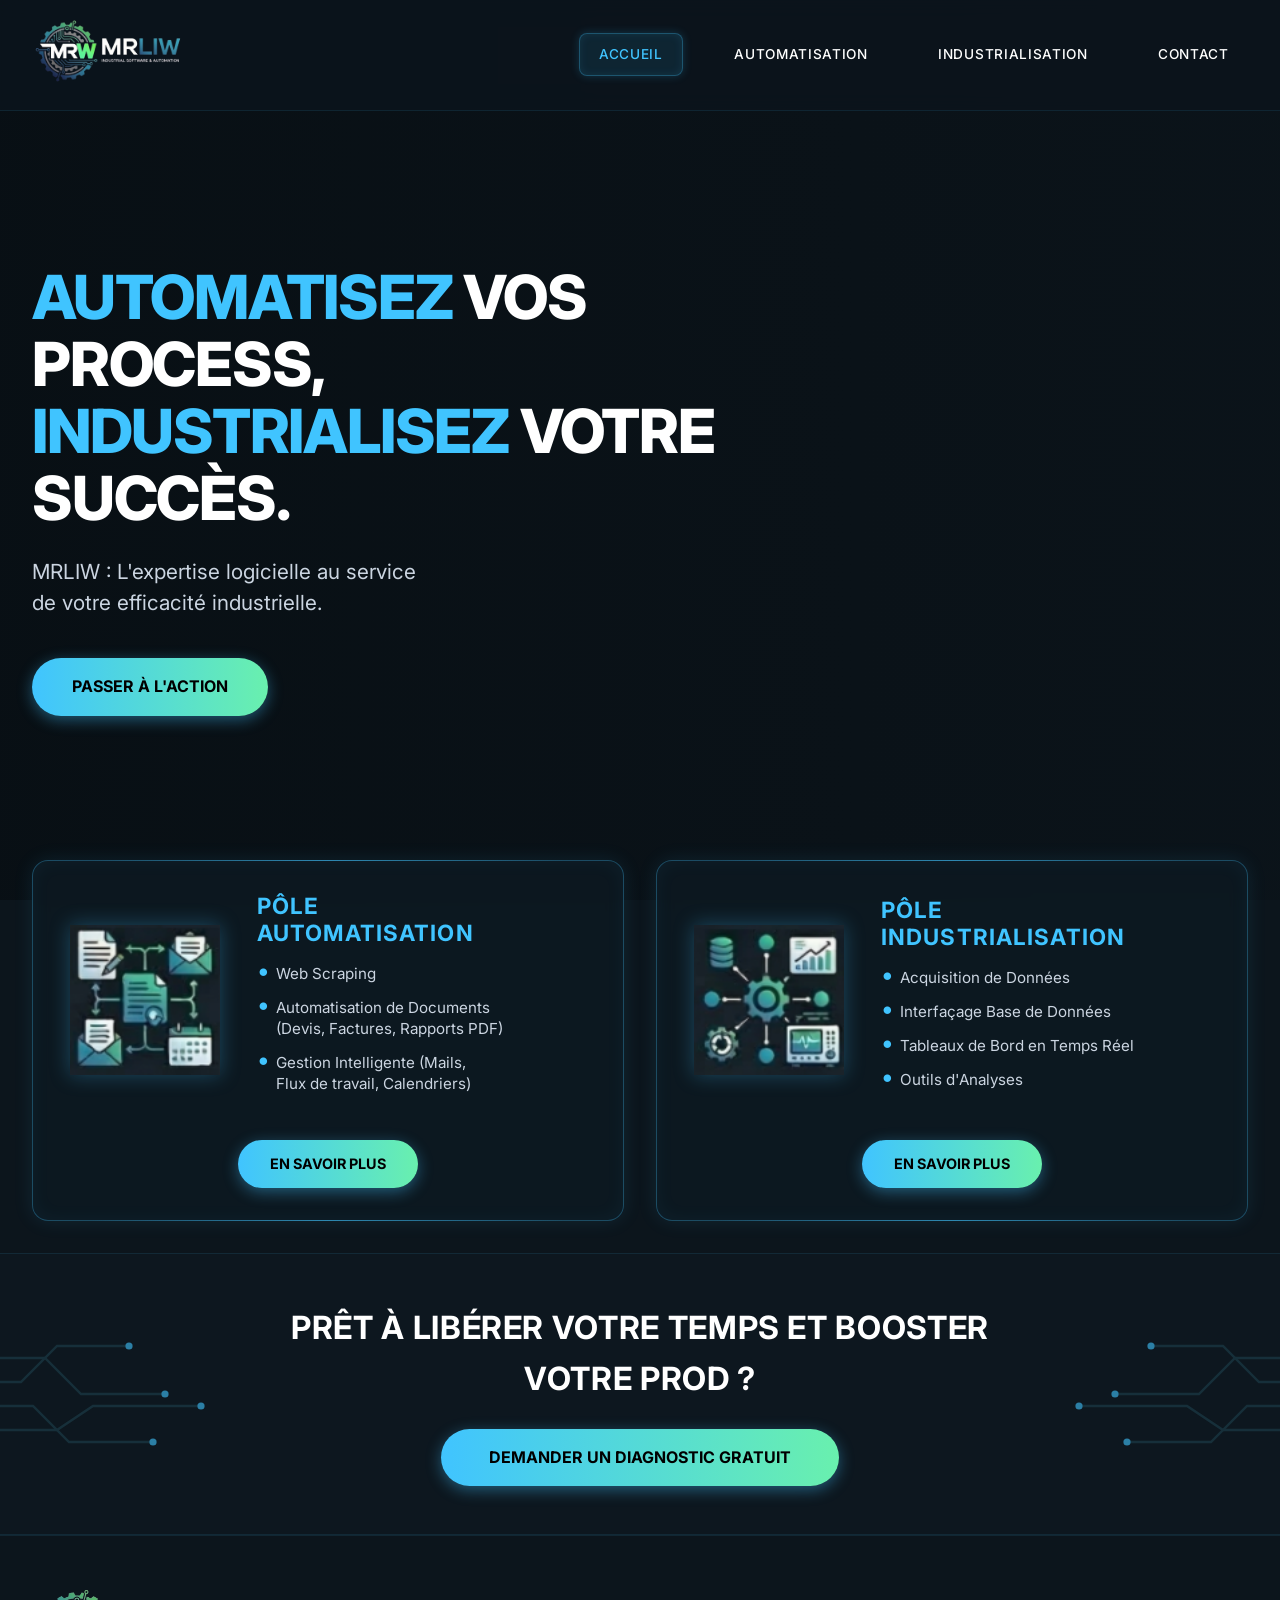
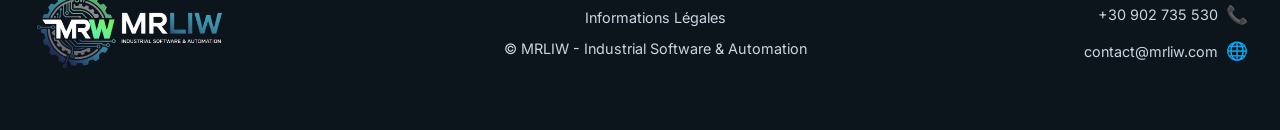
==== index.html @ 6b5a251c "footer list can be use on phone" ====
<!DOCTYPE html>
<html lang="fr" class="scroll-smooth">

<head>
    <meta charset="UTF-8">
    <meta name="viewport" content="width=device-width, initial-scale=1.0">
    <meta name="description" content="MRLIW - L'expertise logicielle au service de votre efficacité industrielle.">
    <title>MRLIW | Automatisation & Industrialisation</title>

    <!-- Google Fonts -->
    <link rel="preconnect" href="https://fonts.googleapis.com">
    <link rel="preconnect" href="https://fonts.gstatic.com" crossorigin>
    <link href="https://fonts.googleapis.com/css2?family=Inter:wght@400;500;600;700;800&display=swap" rel="stylesheet">

    <!-- Custom CSS -->
    <link rel="stylesheet" href="css/style.css">

    <!-- Umami Analytics -->
    <script defer src="https://stats.mrliw.fr/script.js"
        data-website-id="c07e1c42-2e2d-43bd-b1d2-3c88c7990dd4"></script>
</head>

<body>

    <!-- Header / Navbar -->
    <header class="navbar">
        <div class="container navbar-container">
            <a href="#accueil" class="logo-link" aria-label="Accueil MRLIW">
                <img src="img/logo_mrliw.png" alt="MRLIW Logo" class="logo-img">
            </a>

            <nav class="nav-links">
                <a href="#accueil" class="nav-item active" data-umami-event="Clic Navbar Accueil">ACCUEIL</a>
                <a href="#poles" class="nav-item" data-umami-event="Clic Navbar Automatisation">AUTOMATISATION</a>
                <a href="#poles" class="nav-item" data-umami-event="Clic Navbar Industrialisation">INDUSTRIALISATION</a>
                <a href="template/contact.html" class="nav-item" data-umami-event="Clic Navbar Contact">CONTACT</a>
            </nav>

            <!-- Mobile Menu Button -->
            <div class="mobile-menu-btn" aria-label="Menu principal">
                <span></span>
                <span></span>
                <span></span>
            </div>
        </div>
    </header>

    <!-- Main Content -->
    <main>

        <!-- Hero Section -->
        <section id="accueil" class="hero">
            <!-- Decorative circuit lines (optional subtle CSS background could go here) -->
            <div class="hero-overlay"></div>
            <div class="container hero-content">
                <div class="hero-text-wrapper">
                    <h1 class="hero-title">
                        <span class="text-cyan">AUTOMATISEZ</span> VOS PROCESS,<br>
                        <span class="text-cyan">INDUSTRIALISEZ</span> VOTRE SUCCÈS.
                    </h1>
                    <p class="hero-subtitle">
                        MRLIW : L'expertise logicielle au service<br>de votre efficacité industrielle.
                    </p>
                    <a href="template/contact.html" class="btn btn-gradient cta-btn"
                        data-umami-event="Clic CTA Passer a l action (Hero)">
                        PASSER À L'ACTION
                    </a>
                </div>
            </div>
        </section>

        <!-- Pôles Section -->
        <section id="poles" class="poles-section">
            <div class="container">
                <div class="poles-grid">

                    <!-- Carte: Pôle Automatisation -->
                    <article class="pole-card">
                        <div class="pole-card-inner">
                            <div class="pole-image-wrapper">
                                <img src="img/pole_auto.png" alt="Illustration du Pôle Automatisation" class="pole-img">
                            </div>
                            <div class="pole-content">
                                <h3 class="pole-title text-cyan">
                                    PÔLE<br>AUTOMATISATION
                                </h3>
                                <ul class="pole-list">
                                    <li>Web Scraping</li>
                                    <li>Automatisation de Documents<br>(Devis, Factures, Rapports PDF)</li>
                                    <li>Gestion Intelligente (Mails,<br>Flux de travail, Calendriers)</li>
                                </ul>
                            </div>
                        </div>
                        <div class="pole-footer">
                            <a href="template/contact.html" class="btn btn-gradient-small"
                                data-umami-event="Clic Savoir Plus Automatisation">EN SAVOIR PLUS</a>
                        </div>
                    </article>

                    <!-- Carte: Pôle Industrialisation -->
                    <article class="pole-card">
                        <div class="pole-card-inner">
                            <div class="pole-image-wrapper">
                                <img src="img/pole_indus.png" alt="Illustration du Pôle Industrialisation"
                                    class="pole-img">
                            </div>
                            <div class="pole-content">
                                <h3 class="pole-title text-cyan">
                                    PÔLE<br>INDUSTRIALISATION
                                </h3>
                                <ul class="pole-list">
                                    <li>Acquisition de Données</li>
                                    <li>Interfaçage Base de Données</li>
                                    <li>Tableaux de Bord en Temps Réel</li>
                                    <li>Outils d'Analyses</li>
                                </ul>
                            </div>
                        </div>
                        <div class="pole-footer">
                            <a href="template/contact.html" class="btn btn-gradient-small"
                                data-umami-event="Clic Savoir Plus Industrialisation">EN SAVOIR PLUS</a>
                        </div>
                    </article>

                </div>
            </div>
        </section>

    </main>

    <!-- CTA Banner Section -->
    <section class="cta-banner">
        <!-- SVG lines left -->
        <div class="circuit-decoration circuit-left">
            <svg viewBox="0 0 200 100" fill="none" xmlns="http://www.w3.org/2000/svg">
                <path d="M0 20 H50 L80 50 H150" stroke="#1d404c" stroke-width="2" />
                <circle cx="150" cy="50" r="3" fill="#40c4ff" />
                <path d="M0 40 H30 L60 10 H120" stroke="#1d404c" stroke-width="2" />
                <circle cx="120" cy="10" r="3" fill="#40c4ff" />
                <path d="M0 60 H40 L70 90 H140" stroke="#1d404c" stroke-width="2" />
                <circle cx="140" cy="90" r="3" fill="#40c4ff" />
                <path d="M0 80 H60 L90 60 H180" stroke="#1d404c" stroke-width="2" />
                <circle cx="180" cy="60" r="3" fill="#40c4ff" />
            </svg>
        </div>

        <div class="cta-content">
            <h2 class="cta-heading">PRÊT À LIBÉRER VOTRE TEMPS ET BOOSTER VOTRE PROD ?</h2>
            <a href="template/contact.html" class="btn btn-gradient cta-button"
                data-umami-event="Clic CTA Diagnostic Gratuit (Pre Footer)">
                DEMANDER UN DIAGNOSTIC GRATUIT
            </a>
        </div>

        <!-- SVG lines right -->
        <div class="circuit-decoration circuit-right">
            <svg viewBox="0 0 200 100" fill="none" xmlns="http://www.w3.org/2000/svg">
                <path d="M200 20 H150 L120 50 H50" stroke="#1d404c" stroke-width="2" />
                <circle cx="50" cy="50" r="3" fill="#40c4ff" />
                <path d="M200 40 H170 L140 10 H80" stroke="#1d404c" stroke-width="2" />
                <circle cx="80" cy="10" r="3" fill="#40c4ff" />
                <path d="M200 60 H160 L130 90 H60" stroke="#1d404c" stroke-width="2" />
                <circle cx="60" cy="90" r="3" fill="#40c4ff" />
                <path d="M200 80 H140 L110 60 H20" stroke="#1d404c" stroke-width="2" />
                <circle cx="20" cy="60" r="3" fill="#40c4ff" />
            </svg>
        </div>
    </section>

    <!-- Footer -->
    <footer id="contact" class="footer">
        <div class="container footer-container">
            <div class="footer-logo">
                <img src="img/logo_mrliw.png" alt="MRLIW Logo" class="logo-img-small">
            </div>

            <div class="footer-copyright">
                <p><a href="template/infos_legales.html" class="legal-link">Informations Légales</a></p>
                <p>&copy; MRLIW - Industrial Software & Automation</p>
            </div>

            <div class="footer-contact">
                <div class="contact-item">
                    <span>+30 902 735 530</span>
                    <span class="icon">📞</span>
                </div>
                <div class="contact-item">
                    <span>contact@mrliw.com</span>
                    <span class="icon">🌐</span>
                </div>
            </div>
        </div>
    </footer>

    <!-- Custom JS -->
    <script src="js/main.js"></script>
</body>

</html>
---- css/style.css ----
/* =========================================================================
   MRLIW - Stylesheet (Mise à jour Maquette)
   ========================================================================= */

:root {
    --bg-main: #0c151c;
    /* Bleu très sombre / noir */
    --bg-card: rgba(14, 25, 34, 0.85);
    /* Fond des cartes légèrement transparent */

    --text-main: #ffffff;
    --text-muted: #cbd5e1;

    /* Nouvelles couleurs de la maquette */
    --cyan: #40c4ff;
    --cyan-hover: #00b0ff;
    --gradient-start: #40c4ff;
    --gradient-end: #69f0ae;
    /* Vert menthe clair pour le dégradé du bouton */

    /* Glows */
    --glow-cyan: rgba(64, 196, 255, 0.4);

    --font-sans: 'Inter', system-ui, -apple-system, sans-serif;
    --transition-speed: 0.3s;
}

* {
    margin: 0;
    padding: 0;
    box-sizing: border-box;
}

html {
    scroll-behavior: smooth;
}

body {
    background-color: var(--bg-main);
    color: var(--text-main);
    font-family: var(--font-sans);
    line-height: 1.6;
    overflow-x: hidden;
    -webkit-font-smoothing: antialiased;
}

.container {
    width: 100%;
    max-width: 1400px;
    margin: 0 auto;
    padding: 0 2rem;
}

.text-cyan {
    color: var(--cyan);
}

/* --- Boutons --- */
.btn {
    display: inline-block;
    border-radius: 9999px;
    font-weight: 700;
    text-decoration: none;
    text-transform: uppercase;
    transition: all var(--transition-speed) ease;
    cursor: pointer;
    text-align: center;
    color: #000;
    /* Texte noir sur bouton clair */
    border: none;
}

.btn-gradient {
    background: linear-gradient(90deg, var(--gradient-start), var(--gradient-end));
    padding: 1rem 2.5rem;
    font-size: 1rem;
    box-shadow: 0 4px 15px var(--glow-cyan);
}

.btn-gradient:hover {
    box-shadow: 0 6px 25px var(--glow-cyan);
    transform: translateY(-2px);
    filter: brightness(1.1);
}

.btn-gradient-small {
    background: linear-gradient(90deg, var(--gradient-start), var(--gradient-end));
    padding: 0.8rem 2rem;
    font-size: 0.9rem;
    box-shadow: 0 4px 15px var(--glow-cyan);
}

.btn-gradient-small:hover {
    box-shadow: 0 6px 20px var(--glow-cyan);
    transform: translateY(-2px);
    filter: brightness(1.1);
}

/* --- Navbar --- */
.navbar {
    position: fixed;
    top: 0;
    width: 100%;
    z-index: 100;
    background: rgba(12, 21, 28, 0.9);
    backdrop-filter: blur(10px);
    -webkit-backdrop-filter: blur(10px);
    border-bottom: 1px solid rgba(64, 196, 255, 0.1);
    padding: 1rem 0;
}

.navbar-container {
    display: flex;
    justify-content: space-between;
    align-items: center;
}

.logo-img {
    height: 70px;
    width: auto;
}

.nav-links {
    display: none;
    gap: 2rem;
    align-items: center;
}

@media (min-width: 900px) {
    .nav-links {
        display: flex;
    }
}

.nav-item {
    color: var(--text-main);
    text-decoration: none;
    font-size: 0.85rem;
    text-transform: uppercase;
    letter-spacing: 0.05em;
    font-weight: 500;
    padding: 0.6rem 1.2rem;
    border-radius: 8px;
    transition: all var(--transition-speed) ease;
}

.nav-item:hover {
    color: var(--cyan);
}

.nav-item.active {
    background: rgba(64, 196, 255, 0.1);
    border: 1px solid rgba(64, 196, 255, 0.3);
    color: var(--cyan);
    box-shadow: inset 0 0 10px rgba(64, 196, 255, 0.1), 0 0 10px rgba(64, 196, 255, 0.2);
}

.mobile-menu-btn {
    display: flex;
    flex-direction: column;
    gap: 5px;
    cursor: pointer;
    z-index: 100;
}

.mobile-menu-btn span {
    width: 25px;
    height: 2px;
    background-color: var(--text-main);
    transition: all 0.3s ease;
}

/* Menu Mobile fermÃ© par dÃ©faut sur petit Ã©cran */
@media (max-width: 899px) {
    .nav-links {
        position: fixed;
        top: 0;
        right: -100%;
        width: 80%;
        max-width: 300px;
        height: 100vh;
        background-color: rgba(12, 21, 28, 0.98);
        backdrop-filter: blur(15px);
        -webkit-backdrop-filter: blur(15px);
        display: flex;
        flex-direction: column;
        justify-content: center;
        align-items: center;
        transition: right 0.4s ease;
        border-left: 1px solid rgba(64, 196, 255, 0.2);
        box-shadow: -5px 0 20px rgba(0, 0, 0, 0.5);
    }

    .nav-links.nav-active {
        right: 0;
    }

    /* Animation de la croix pour le bouton menu */
    .mobile-menu-btn.toggle span:nth-child(1) {
        transform: rotate(-45deg) translate(-5px, 5px);
    }

    .mobile-menu-btn.toggle span:nth-child(2) {
        opacity: 0;
    }

    .mobile-menu-btn.toggle span:nth-child(3) {
        transform: rotate(45deg) translate(-5px, -5px);
    }
}

@media (min-width: 900px) {
    .mobile-menu-btn {
        display: none;
    }
}

/* --- Hero Section --- */
.hero {
    position: relative;
    min-height: 100vh;
    display: flex;
    align-items: center;
    padding-top: 80px;
    background-image: url('../img/bureau.png');
    background-size: cover;
    background-position: center;
}

.hero-overlay {
    position: absolute;
    top: 0;
    left: 0;
    width: 100%;
    height: 100%;
    /* Dégradé subtil pour assombrir et faire ressortir le texte */
    background: linear-gradient(to right, rgba(8, 15, 20, 0.95) 0%, rgba(8, 15, 20, 0.6) 50%, rgba(8, 15, 20, 0.3) 100%);
    z-index: 1;
}

.hero-content {
    position: relative;
    z-index: 2;
    display: flex;
    justify-content: flex-start;
    /* Aligné à gauche */
}

.hero-text-wrapper {
    max-width: 700px;
}

.hero-title {
    font-size: 2.5rem;
    font-weight: 800;
    line-height: 1.1;
    margin-bottom: 1.5rem;
    color: #ffffff;
    letter-spacing: -0.02em;
}

@media (min-width: 768px) {
    .hero-title {
        font-size: 3.8rem;
    }
}

.hero-subtitle {
    font-size: 1.1rem;
    color: var(--text-muted);
    margin-bottom: 2.5rem;
    line-height: 1.5;
}

@media (min-width: 768px) {
    .hero-subtitle {
        font-size: 1.3rem;
    }
}

/* --- Section Pôles --- */
.poles-section {
    position: relative;
    z-index: 10;
    margin-top: -40px;
    /* Remonte légèrement sans cacher le bouton */
    padding-bottom: 2rem;
    /* Réduit l'espace avec la section suivante */
}

.poles-grid {
    display: grid;
    grid-template-columns: 1fr;
    gap: 2rem;
}

@media (min-width: 1024px) {
    .poles-grid {
        grid-template-columns: 1fr 1fr;
    }
}

.pole-card {
    background-color: var(--bg-card);
    border: 1px solid rgba(64, 196, 255, 0.3);
    border-radius: 16px;
    padding: 2rem;
    position: relative;
    backdrop-filter: blur(10px);
    -webkit-backdrop-filter: blur(10px);
    box-shadow: 0 0 20px rgba(64, 196, 255, 0.1), inset 0 0 20px rgba(64, 196, 255, 0.05);
    transition: all var(--transition-speed) ease;
    display: flex;
    flex-direction: column;
}

.pole-card:hover {
    box-shadow: 0 0 30px rgba(64, 196, 255, 0.2), inset 0 0 30px rgba(64, 196, 255, 0.1);
    border-color: rgba(64, 196, 255, 0.6);
    transform: translateY(-5px);
}

/* Trait lumineux au-dessus et en-dessous de la carte (effet néon) */
.pole-card::before,
.pole-card::after {
    content: '';
    position: absolute;
    left: 50%;
    transform: translateX(-50%);
    width: 80%;
    height: 1px;
    background: radial-gradient(circle, var(--cyan) 0%, transparent 100%);
    opacity: 0.5;
}

.pole-card::before {
    top: -1px;
}

.pole-card::after {
    bottom: -1px;
}

.pole-card-inner {
    display: flex;
    flex-direction: column;
    gap: 2rem;
    flex-grow: 1;
}

@media (min-width: 600px) {
    .pole-card-inner {
        flex-direction: row;
        align-items: center;
    }
}

.pole-image-wrapper {
    flex: 0 0 160px;
    /* L'image garde une taille fixe */
    display: flex;
    justify-content: center;
    align-items: center;
}

.pole-img {
    width: 100%;
    max-width: 150px;
    height: auto;
    object-fit: contain;
    filter: drop-shadow(0 0 10px rgba(64, 196, 255, 0.3));
}

.pole-content {
    flex-grow: 1;
}

.pole-title {
    font-size: 1.4rem;
    font-weight: 700;
    margin-bottom: 1rem;
    line-height: 1.2;
    letter-spacing: 0.05em;
}

.pole-list {
    list-style: none;
    color: var(--text-muted);
}

.pole-list li {
    position: relative;
    padding-left: 1.2rem;
    margin-bottom: 0.8rem;
    font-size: 0.95rem;
    line-height: 1.4;
}

/* Custom bullet avec un point cyan */
.pole-list li::before {
    content: "•";
    position: absolute;
    left: 0;
    color: var(--cyan);
    font-size: 1.5rem;
    line-height: 1;
    top: -4px;
}

.pole-footer {
    display: flex;
    justify-content: center;
    margin-top: 2rem;
    position: relative;
    z-index: 2;
}

/* --- CTA Banner Section --- */
.cta-banner {
    position: relative;
    background-color: rgba(14, 25, 34, 0.6);
    border-top: 1px solid rgba(64, 196, 255, 0.1);
    border-bottom: 1px solid rgba(64, 196, 255, 0.1);
    padding: 3rem 1rem;
    display: flex;
    justify-content: center;
    align-items: center;
    overflow: hidden;
}

.circuit-decoration {
    position: absolute;
    top: 50%;
    transform: translateY(-50%);
    width: 250px;
    height: 120px;
    opacity: 0.6;
    pointer-events: none;
    display: none;
    /* Cacher sur petits écrans pour plus de clarté */
}

@media (min-width: 900px) {
    .circuit-decoration {
        display: block;
    }
}

.circuit-left {
    left: -20px;
}

.circuit-right {
    right: -20px;
}

.circuit-decoration svg {
    width: 100%;
    height: 100%;
}

.cta-content {
    text-align: center;
    position: relative;
    z-index: 2;
    max-width: 800px;
}

.cta-heading {
    font-size: 1.6rem;
    font-weight: 700;
    color: var(--text-main);
    margin-bottom: 1.5rem;
    letter-spacing: 0.02em;
}

@media (min-width: 768px) {
    .cta-heading {
        font-size: 2rem;
    }
}

.cta-button {
    font-size: 1rem;
    padding: 1rem 3rem;
}

/* --- Footer --- */
.footer {
    padding: 3rem 0;
    background-color: var(--bg-main);
    border-top: 1px solid rgba(64, 196, 255, 0.1);
}

.footer-container {
    display: flex;
    flex-direction: column;
    align-items: center;
    gap: 2rem;
}

@media (min-width: 768px) {
    .footer-container {
        flex-direction: row;
        justify-content: space-between;
    }
}

.logo-img-small {
    height: 90px;
    width: auto;
}

.footer-copyright {
    color: var(--text-muted);
    font-size: 0.9rem;
    text-align: center;
}

.legal-link {
    color: var(--text-muted);
    text-decoration: none;
    transition: color var(--transition-speed) ease;
    display: inline-block;
    margin-bottom: 0.5rem;
}

.legal-link:hover {
    color: var(--cyan);
    text-decoration: underline;
}

.footer-contact {
    display: flex;
    flex-direction: column;
    gap: 0.5rem;
    text-align: right;
}

.contact-item {
    display: flex;
    align-items: center;
    justify-content: flex-end;
    gap: 0.5rem;
    color: var(--text-muted);
    font-size: 0.9rem;
}

.contact-item .icon {
    font-size: 1.1rem;
    color: var(--cyan);
}

/* --- Formulaire de Contact --- */
.contact-page {
    padding-top: 120px;
    padding-bottom: 4rem;
}

.contact-card {
    background-color: var(--bg-card);
    border: 1px solid rgba(64, 196, 255, 0.2);
    border-radius: 16px;
    padding: 3rem;
    backdrop-filter: blur(10px);
    -webkit-backdrop-filter: blur(10px);
    box-shadow: 0 0 20px rgba(64, 196, 255, 0.05);
    max-width: 800px;
    margin: 0 auto;
}

.contact-title {
    font-size: 2.5rem;
    color: #fff;
    margin-bottom: 1rem;
    text-align: center;
}

.contact-subtitle {
    color: var(--text-muted);
    text-align: center;
    margin-bottom: 2.5rem;
}

.contact-form {
    display: grid;
    grid-template-columns: 1fr;
    gap: 1.5rem;
}

@media (min-width: 768px) {
    .form-group-half {
        display: grid;
        grid-template-columns: 1fr 1fr;
        gap: 1.5rem;
    }
}

.form-group {
    display: flex;
    flex-direction: column;
    gap: 0.5rem;
}

.form-label {
    color: var(--text-main);
    font-weight: 500;
    font-size: 0.95rem;
}

.form-label span.optional {
    color: var(--text-muted);
    font-size: 0.85rem;
    font-weight: 400;
    margin-left: 0.5rem;
}

.form-input,
.form-textarea {
    width: 100%;
    background-color: rgba(12, 21, 28, 0.6);
    border: 1px solid rgba(64, 196, 255, 0.2);
    border-radius: 8px;
    padding: 0.8rem 1rem;
    color: #fff;
    font-family: var(--font-sans);
    font-size: 1rem;
    transition: all var(--transition-speed) ease;
}

.form-input:focus,
.form-textarea:focus {
    outline: none;
    border-color: var(--cyan);
    box-shadow: 0 0 10px rgba(64, 196, 255, 0.2);
    background-color: rgba(12, 21, 28, 0.8);
}

.form-textarea {
    resize: vertical;
    min-height: 150px;
}

.submit-btn-wrapper {
    text-align: center;
    margin-top: 1rem;
}
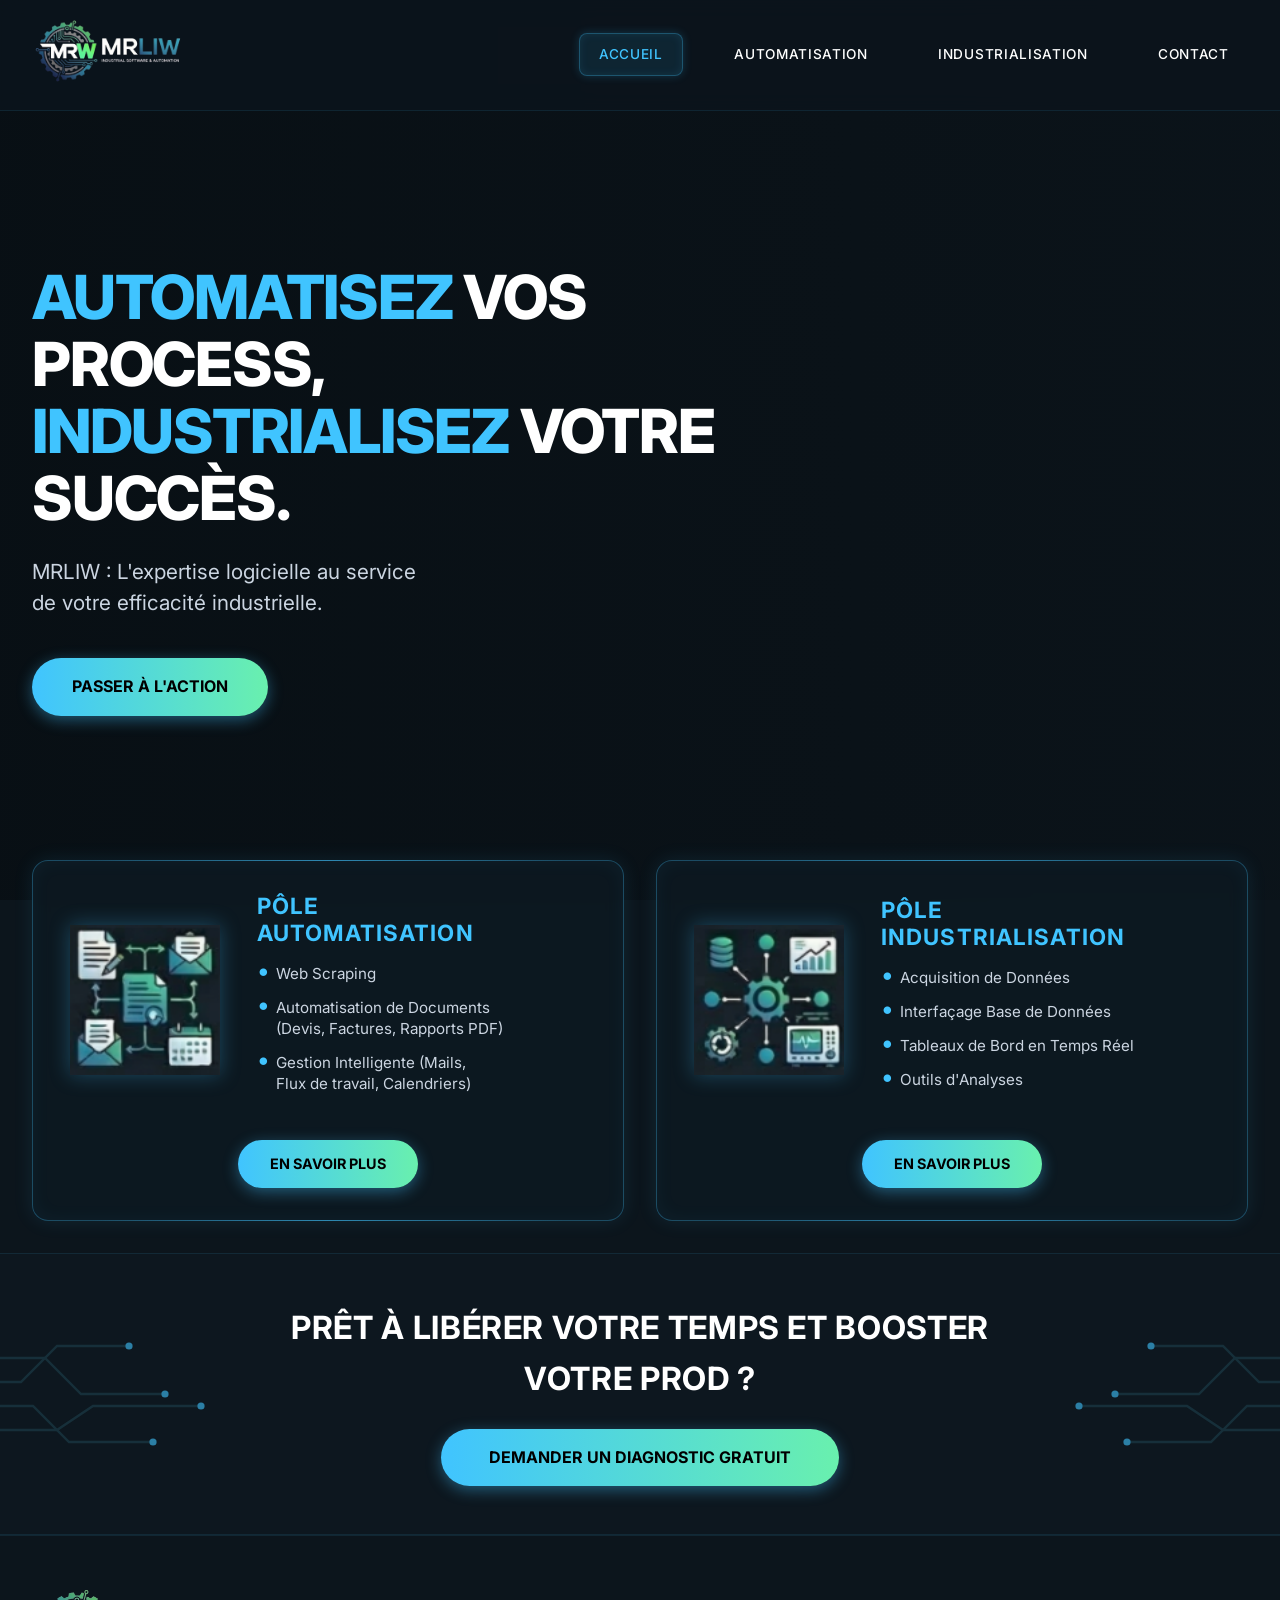
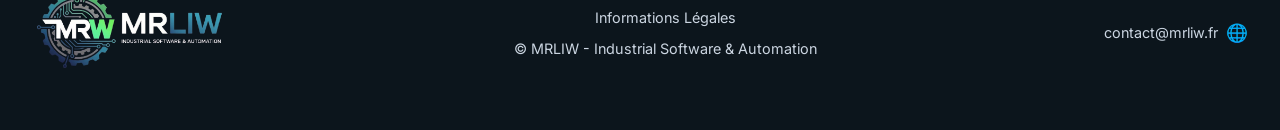
==== commit 2fd2b7bf: "Ajout de la page industrialisation" ====
--- a/index.html
+++ b/index.html
@@ -31,8 +31,10 @@
 
             <nav class="nav-links">
                 <a href="#accueil" class="nav-item active" data-umami-event="Clic Navbar Accueil">ACCUEIL</a>
-                <a href="#poles" class="nav-item" data-umami-event="Clic Navbar Automatisation">AUTOMATISATION</a>
-                <a href="#poles" class="nav-item" data-umami-event="Clic Navbar Industrialisation">INDUSTRIALISATION</a>
+                <a href="template/automatisation.html" class="nav-item"
+                    data-umami-event="Clic Navbar Automatisation">AUTOMATISATION</a>
+                <a href="template/industrialisation.html" class="nav-item"
+                    data-umami-event="Clic Navbar Industrialisation">INDUSTRIALISATION</a>
                 <a href="template/contact.html" class="nav-item" data-umami-event="Clic Navbar Contact">CONTACT</a>
             </nav>
 
@@ -92,7 +94,7 @@
                             </div>
                         </div>
                         <div class="pole-footer">
-                            <a href="template/contact.html" class="btn btn-gradient-small"
+                            <a href="template/automatisation.html" class="btn btn-gradient-small"
                                 data-umami-event="Clic Savoir Plus Automatisation">EN SAVOIR PLUS</a>
                         </div>
                     </article>
@@ -117,7 +119,7 @@
                             </div>
                         </div>
                         <div class="pole-footer">
-                            <a href="template/contact.html" class="btn btn-gradient-small"
+                            <a href="template/industrialisation.html" class="btn btn-gradient-small"
                                 data-umami-event="Clic Savoir Plus Industrialisation">EN SAVOIR PLUS</a>
                         </div>
                     </article>
@@ -181,11 +183,7 @@
 
             <div class="footer-contact">
                 <div class="contact-item">
-                    <span>+30 902 735 530</span>
-                    <span class="icon">📞</span>
-                </div>
-                <div class="contact-item">
-                    <span>contact@mrliw.com</span>
+                    <span>contact@mrliw.fr</span>
                     <span class="icon">🌐</span>
                 </div>
             </div>
--- a/css/style.css
+++ b/css/style.css
@@ -215,6 +215,161 @@
     }
 }
 
+/* --- Services / Automatisation Page --- */
+.services-page {
+    padding-top: 120px;
+    padding-bottom: 4rem;
+}
+
+.services-header {
+    text-align: center;
+    margin-bottom: 4rem;
+}
+
+.services-title {
+    font-size: 2.5rem;
+    color: #fff;
+    margin-bottom: 1rem;
+}
+
+.services-title span {
+    color: var(--cyan);
+}
+
+.services-subtitle {
+    color: var(--text-muted);
+    font-size: 1.1rem;
+    max-width: 700px;
+    margin: 0 auto;
+}
+
+.services-grid {
+    display: grid;
+    grid-template-columns: 1fr;
+    gap: 2rem;
+}
+
+@media (min-width: 768px) {
+    .services-grid {
+        grid-template-columns: repeat(2, 1fr);
+    }
+
+    /* Make the last card span 2 columns to center it for 3 or 5 cards */
+    .services-grid .service-card:nth-child(3):last-child,
+    .services-grid .service-card:nth-child(5):last-child {
+        grid-column: 1 / -1;
+        max-width: 50%;
+        margin: 0 auto;
+    }
+}
+
+@media (max-width: 1024px) {
+
+    .services-grid .service-card:nth-child(3):last-child,
+    .services-grid .service-card:nth-child(5):last-child {
+        max-width: 80%;
+    }
+}
+
+@media (max-width: 767px) {
+
+    .services-grid .service-card:nth-child(3):last-child,
+    .services-grid .service-card:nth-child(5):last-child {
+        max-width: 100%;
+    }
+}
+
+.service-card {
+    background-color: var(--bg-card);
+    border: 1px solid rgba(64, 196, 255, 0.2);
+    border-radius: 16px;
+    padding: 2.5rem;
+    backdrop-filter: blur(10px);
+    -webkit-backdrop-filter: blur(10px);
+    box-shadow: 0 0 20px rgba(64, 196, 255, 0.05);
+    transition: transform var(--transition-speed) ease, box-shadow var(--transition-speed) ease;
+    display: flex;
+    flex-direction: column;
+    height: 100%;
+}
+
+.service-card:hover {
+    transform: translateY(-5px);
+    box-shadow: 0 10px 30px rgba(64, 196, 255, 0.15);
+    border-color: rgba(64, 196, 255, 0.5);
+}
+
+.service-header {
+    display: flex;
+    align-items: center;
+    gap: 1rem;
+    margin-bottom: 1.5rem;
+    border-bottom: 1px solid rgba(64, 196, 255, 0.1);
+    padding-bottom: 1rem;
+}
+
+.service-number {
+    font-size: 3rem;
+    font-weight: 800;
+    color: transparent;
+    -webkit-text-stroke: 1px var(--cyan);
+    opacity: 0.5;
+    line-height: 1;
+    transition: all var(--transition-speed) ease;
+}
+
+.service-card:hover .service-number {
+    opacity: 1;
+    color: var(--cyan);
+    -webkit-text-stroke: 0;
+    text-shadow: 0 0 15px rgba(64, 196, 255, 0.4);
+}
+
+.service-title {
+    font-size: 1.3rem;
+    color: #fff;
+    line-height: 1.3;
+}
+
+.service-description {
+    color: var(--cyan);
+    font-weight: 500;
+    margin-bottom: 1.5rem;
+    font-size: 0.95rem;
+}
+
+.service-features {
+    list-style: none;
+    padding: 0;
+    margin: 0;
+    display: flex;
+    flex-direction: column;
+    gap: 1rem;
+    flex-grow: 1;
+}
+
+.service-features li {
+    position: relative;
+    padding-left: 1.5rem;
+    color: var(--text-muted);
+    font-size: 0.95rem;
+    line-height: 1.5;
+}
+
+.service-features li::before {
+    content: "→";
+    position: absolute;
+    left: 0;
+    top: 0;
+    color: var(--cyan);
+    font-weight: bold;
+}
+
+.service-features strong {
+    color: #fff;
+    font-weight: 600;
+}
+
 /* --- Hero Section --- */
 .hero {
     position: relative;
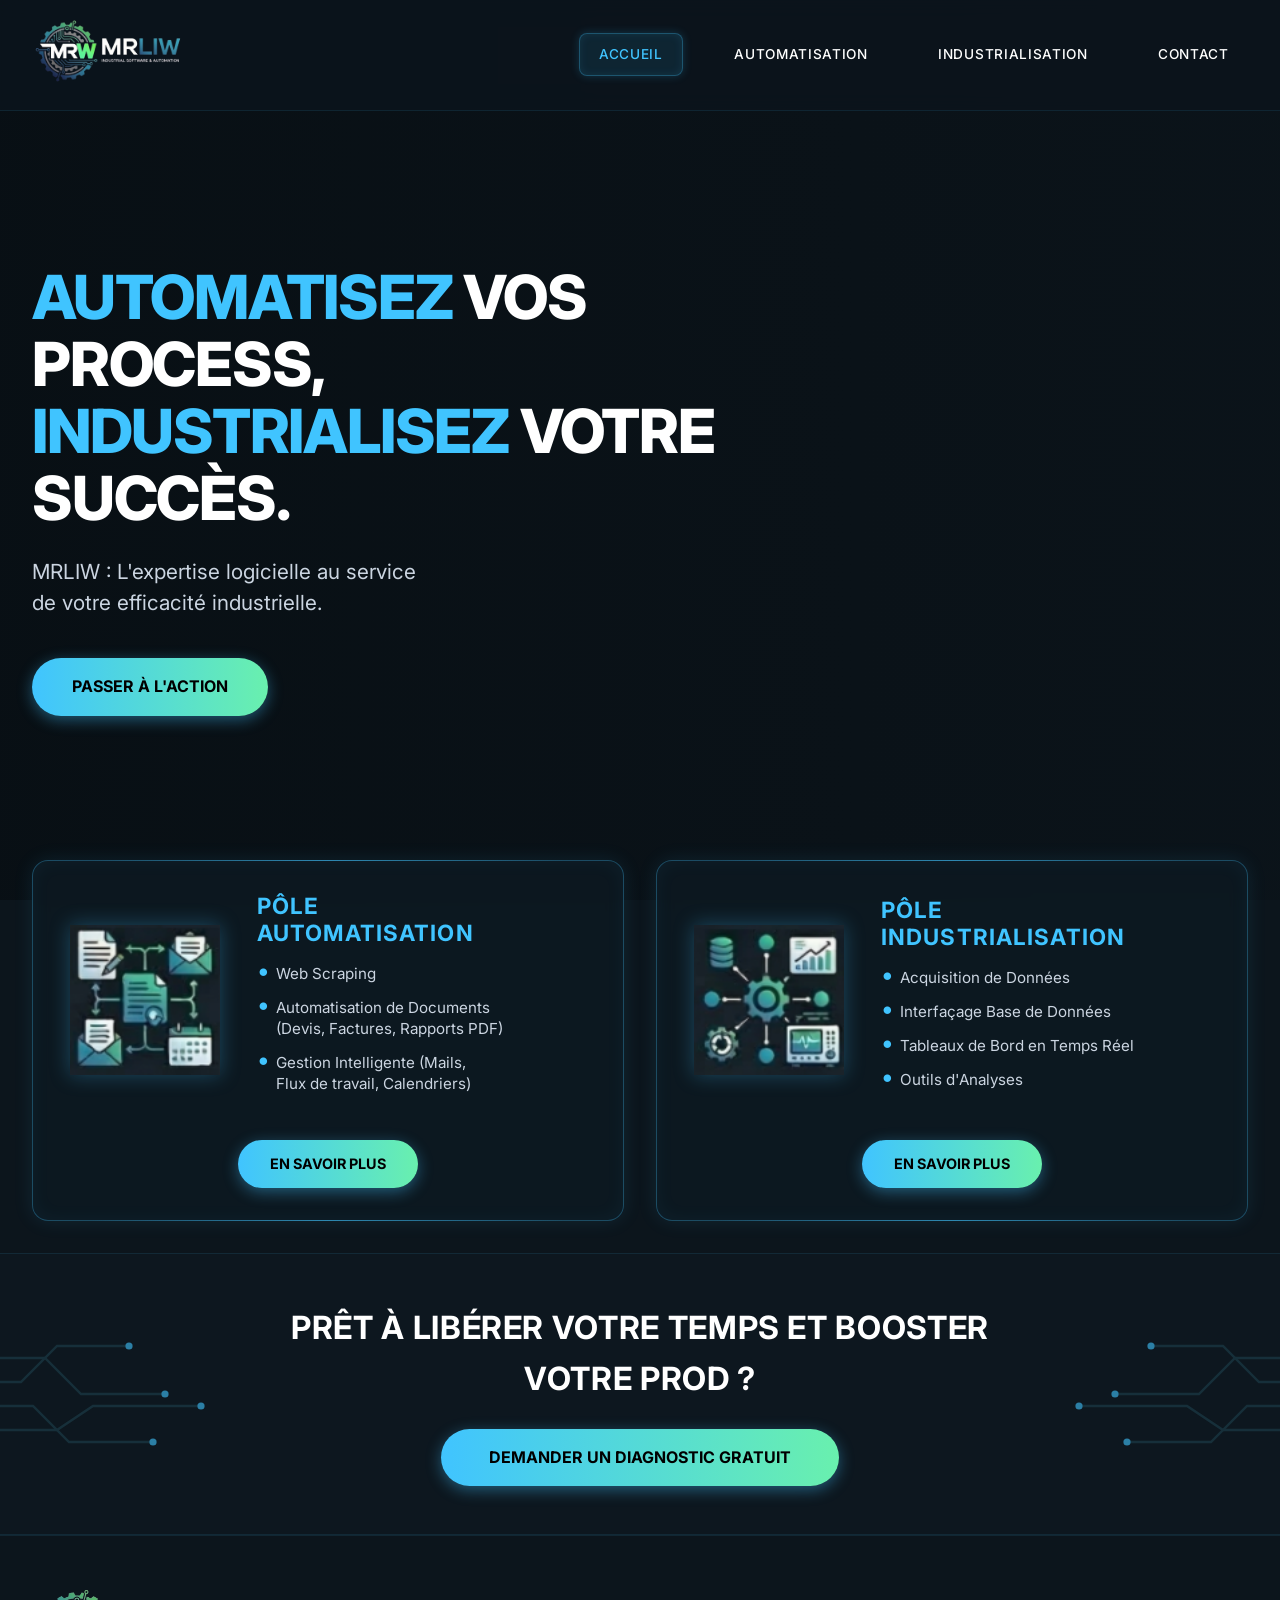
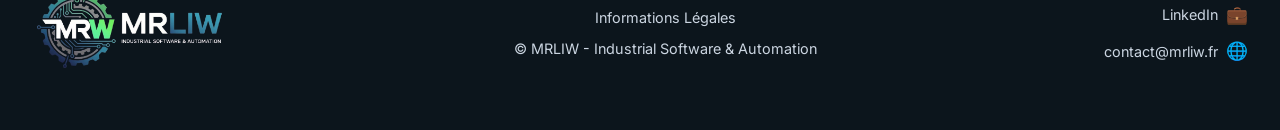
==== commit b3ba347e: "Ajout du lien linkedin" ====
--- a/index.html
+++ b/index.html
@@ -7,6 +7,45 @@
     <meta name="description" content="MRLIW - L'expertise logicielle au service de votre efficacité industrielle.">
     <title>MRLIW | Automatisation & Industrialisation</title>
 
+    <!-- Favicon -->
+    <link rel="icon" type="image/png" href="img/logo_favicon.png">
+
+    <!-- Canonical URL -->
+    <link rel="canonical" href="https://mrliw.fr/">
+
+    <!-- Structured Data (JSON-LD) -->
+    <script type="application/ld+json">
+    {
+      "@context": "https://schema.org",
+      "@type": "LocalBusiness",
+      "name": "MRLIW",
+      "image": "https://mrliw.fr/img/logo_mrliw.png",
+      "description": "MRLIW - L'expertise logicielle au service de votre efficacité industrielle. Automatisation, Web Scraping, et Tableaux de Bord sur-mesure.",
+      "url": "https://mrliw.fr/",
+      "telephone": "+30902735530",
+      "email": "contact@mrliw.fr",
+      "address": {
+        "@type": "PostalAddress",
+        "addressCountry": "FR"
+      }
+    }
+    </script>
+
+    <!-- Open Graph / LinkedIn / Facebook -->
+    <meta property="og:type" content="website">
+    <meta property="og:url" content="https://mrliw.fr/">
+    <meta property="og:title" content="MRLIW | Automatisation & Industrialisation">
+    <meta property="og:description"
+        content="MRLIW - L'expertise logicielle au service de votre efficacité industrielle.">
+    <meta property="og:image" content="https://mrliw.fr/img/logo_mrliw.png">
+
+    <!-- Twitter / X -->
+    <meta name="twitter:card" content="summary_large_image">
+    <meta name="twitter:url" content="https://mrliw.fr/">
+    <meta name="twitter:title" content="MRLIW | Automatisation & Industrialisation">
+    <meta name="twitter:description"
+        content="MRLIW - L'expertise logicielle au service de votre efficacité industrielle.">
+    <meta name="twitter:image" content="https://mrliw.fr/img/logo_mrliw.png">
     <!-- Google Fonts -->
     <link rel="preconnect" href="https://fonts.googleapis.com">
     <link rel="preconnect" href="https://fonts.gstatic.com" crossorigin>
@@ -26,7 +65,7 @@
     <header class="navbar">
         <div class="container navbar-container">
             <a href="#accueil" class="logo-link" aria-label="Accueil MRLIW">
-                <img src="img/logo_mrliw.png" alt="MRLIW Logo" class="logo-img">
+                <img src="img/logo_mrliw.png" alt="Logo MRLIW - Solutions Logicielles Industrielles" class="logo-img">
             </a>
 
             <nav class="nav-links">
@@ -80,7 +119,8 @@
                     <article class="pole-card">
                         <div class="pole-card-inner">
                             <div class="pole-image-wrapper">
-                                <img src="img/pole_auto.png" alt="Illustration du Pôle Automatisation" class="pole-img">
+                                <img src="img/pole_auto.png"
+                                    alt="Illustration des services d'Automatisation Logicielle MRLIW" class="pole-img">
                             </div>
                             <div class="pole-content">
                                 <h3 class="pole-title text-cyan">
@@ -103,7 +143,8 @@
                     <article class="pole-card">
                         <div class="pole-card-inner">
                             <div class="pole-image-wrapper">
-                                <img src="img/pole_indus.png" alt="Illustration du Pôle Industrialisation"
+                                <img src="img/pole_indus.png"
+                                    alt="Illustration des services d'Industrialisation de données MRLIW"
                                     class="pole-img">
                             </div>
                             <div class="pole-content">
@@ -173,7 +214,7 @@
     <footer id="contact" class="footer">
         <div class="container footer-container">
             <div class="footer-logo">
-                <img src="img/logo_mrliw.png" alt="MRLIW Logo" class="logo-img-small">
+                <img src="img/logo_mrliw.png" alt="Petit logo MRLIW en pied de page" class="logo-img-small">
             </div>
 
             <div class="footer-copyright">
@@ -183,6 +224,12 @@
 
             <div class="footer-contact">
                 <div class="contact-item">
+                    <a href="https://www.linkedin.com/company/112304035" target="_blank" rel="noopener noreferrer"
+                        style="color: inherit; text-decoration: none;"
+                        data-umami-event="Clic Footer LinkedIn">LinkedIn</a>
+                    <span class="icon">💼</span>
+                </div>
+                <div class="contact-item">
                     <span>contact@mrliw.fr</span>
                     <span class="icon">🌐</span>
                 </div>
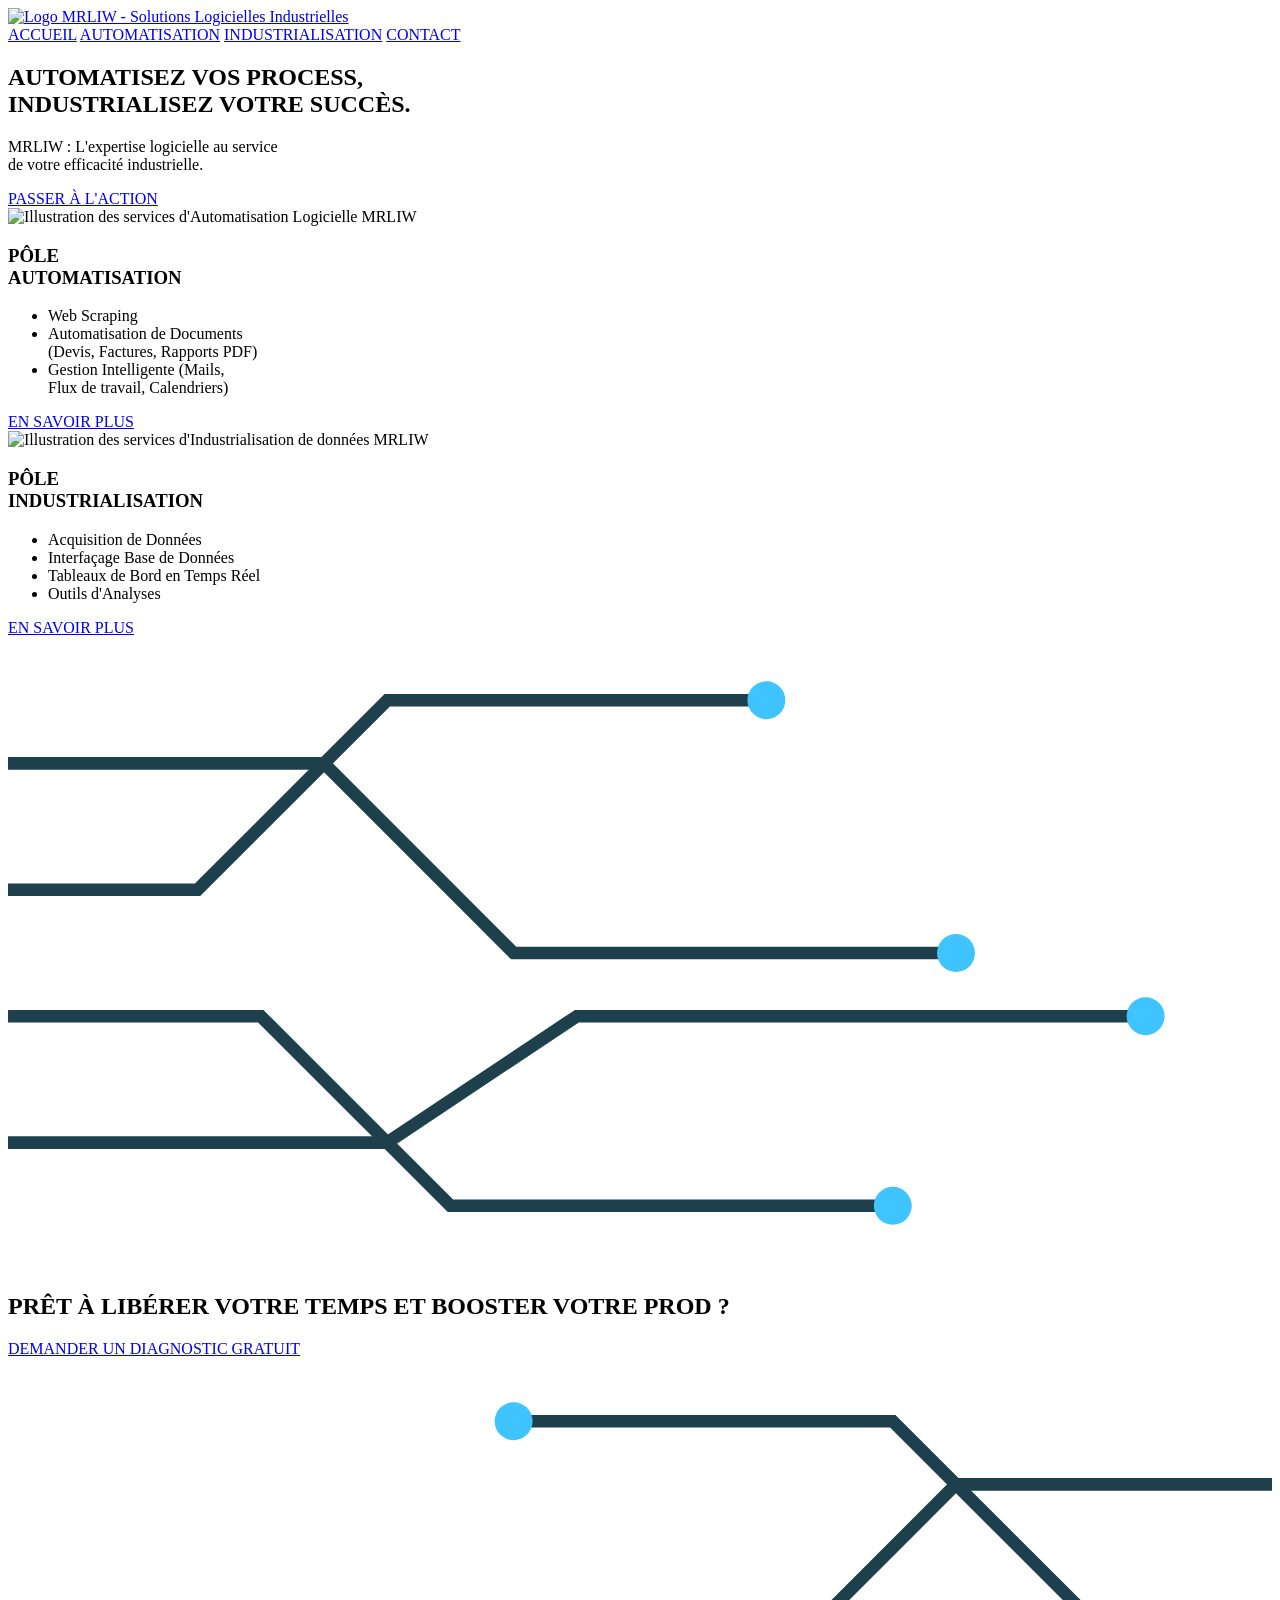
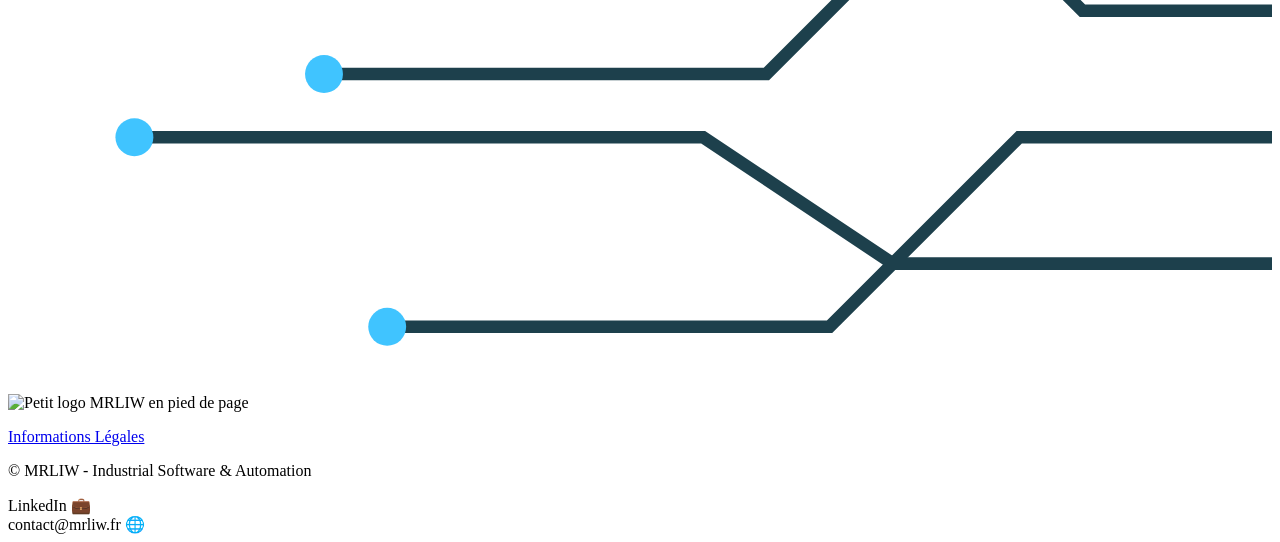
==== commit 8458ae9d: "Passage des liens de relatifs à absolu" ====
--- a/index.html
+++ b/index.html
@@ -8,7 +8,7 @@
     <title>MRLIW | Automatisation & Industrialisation</title>
 
     <!-- Favicon -->
-    <link rel="icon" type="image/png" href="img/logo_favicon.png">
+    <link rel="icon" type="image/png" href="https://mrliw.fr/img/logo_favicon.png">
 
     <!-- Canonical URL -->
     <link rel="canonical" href="https://mrliw.fr/">
@@ -52,7 +52,7 @@
     <link href="https://fonts.googleapis.com/css2?family=Inter:wght@400;500;600;700;800&display=swap" rel="stylesheet">
 
     <!-- Custom CSS -->
-    <link rel="stylesheet" href="css/style.css">
+    <link rel="stylesheet" href="https://mrliw.fr/css/style.css">
 
     <!-- Umami Analytics -->
     <script defer src="https://stats.mrliw.fr/script.js"
@@ -64,17 +64,19 @@
     <!-- Header / Navbar -->
     <header class="navbar">
         <div class="container navbar-container">
-            <a href="#accueil" class="logo-link" aria-label="Accueil MRLIW">
-                <img src="img/logo_mrliw.png" alt="Logo MRLIW - Solutions Logicielles Industrielles" class="logo-img">
+            <a href="https://mrliw.fr/#accueil" class="logo-link" aria-label="Accueil MRLIW">
+                <img src="https://mrliw.fr/img/logo_mrliw.png" alt="Logo MRLIW - Solutions Logicielles Industrielles"
+                    class="logo-img">
             </a>
 
             <nav class="nav-links">
-                <a href="#accueil" class="nav-item active" data-umami-event="Clic Navbar Accueil">ACCUEIL</a>
-                <a href="template/automatisation.html" class="nav-item"
+                <a href="https://mrliw.fr/#accueil" class="nav-item active"
+                    data-umami-event="Clic Navbar Accueil">ACCUEIL</a>
+                <a href="https://mrliw.fr/automatisation" class="nav-item"
                     data-umami-event="Clic Navbar Automatisation">AUTOMATISATION</a>
-                <a href="template/industrialisation.html" class="nav-item"
+                <a href="https://mrliw.fr/industrialisation" class="nav-item"
                     data-umami-event="Clic Navbar Industrialisation">INDUSTRIALISATION</a>
-                <a href="template/contact.html" class="nav-item" data-umami-event="Clic Navbar Contact">CONTACT</a>
+                <a href="https://mrliw.fr/contact" class="nav-item" data-umami-event="Clic Navbar Contact">CONTACT</a>
             </nav>
 
             <!-- Mobile Menu Button -->
@@ -102,7 +104,7 @@
                     <p class="hero-subtitle">
                         MRLIW : L'expertise logicielle au service<br>de votre efficacité industrielle.
                     </p>
-                    <a href="template/contact.html" class="btn btn-gradient cta-btn"
+                    <a href="https://mrliw.fr/contact" class="btn btn-gradient cta-btn"
                         data-umami-event="Clic CTA Passer a l action (Hero)">
                         PASSER À L'ACTION
                     </a>
@@ -119,7 +121,7 @@
                     <article class="pole-card">
                         <div class="pole-card-inner">
                             <div class="pole-image-wrapper">
-                                <img src="img/pole_auto.png"
+                                <img src="https://mrliw.fr/img/pole_auto.png"
                                     alt="Illustration des services d'Automatisation Logicielle MRLIW" class="pole-img">
                             </div>
                             <div class="pole-content">
@@ -134,7 +136,7 @@
                             </div>
                         </div>
                         <div class="pole-footer">
-                            <a href="template/automatisation.html" class="btn btn-gradient-small"
+                            <a href="https://mrliw.fr/automatisation" class="btn btn-gradient-small"
                                 data-umami-event="Clic Savoir Plus Automatisation">EN SAVOIR PLUS</a>
                         </div>
                     </article>
@@ -143,7 +145,7 @@
                     <article class="pole-card">
                         <div class="pole-card-inner">
                             <div class="pole-image-wrapper">
-                                <img src="img/pole_indus.png"
+                                <img src="https://mrliw.fr/img/pole_indus.png"
                                     alt="Illustration des services d'Industrialisation de données MRLIW"
                                     class="pole-img">
                             </div>
@@ -160,7 +162,7 @@
                             </div>
                         </div>
                         <div class="pole-footer">
-                            <a href="template/industrialisation.html" class="btn btn-gradient-small"
+                            <a href="https://mrliw.fr/industrialisation" class="btn btn-gradient-small"
                                 data-umami-event="Clic Savoir Plus Industrialisation">EN SAVOIR PLUS</a>
                         </div>
                     </article>
@@ -189,7 +191,7 @@
 
         <div class="cta-content">
             <h2 class="cta-heading">PRÊT À LIBÉRER VOTRE TEMPS ET BOOSTER VOTRE PROD ?</h2>
-            <a href="template/contact.html" class="btn btn-gradient cta-button"
+            <a href="https://mrliw.fr/contact" class="btn btn-gradient cta-button"
                 data-umami-event="Clic CTA Diagnostic Gratuit (Pre Footer)">
                 DEMANDER UN DIAGNOSTIC GRATUIT
             </a>
@@ -214,11 +216,12 @@
     <footer id="contact" class="footer">
         <div class="container footer-container">
             <div class="footer-logo">
-                <img src="img/logo_mrliw.png" alt="Petit logo MRLIW en pied de page" class="logo-img-small">
+                <img src="https://mrliw.fr/img/logo_mrliw.png" alt="Petit logo MRLIW en pied de page"
+                    class="logo-img-small">
             </div>
 
             <div class="footer-copyright">
-                <p><a href="template/infos_legales.html" class="legal-link">Informations Légales</a></p>
+                <p><a href="https://mrliw.fr/infos_legales" class="legal-link">Informations Légales</a></p>
                 <p>&copy; MRLIW - Industrial Software & Automation</p>
             </div>
 
@@ -238,7 +241,7 @@
     </footer>
 
     <!-- Custom JS -->
-    <script src="js/main.js"></script>
+    <script src="https://mrliw.fr/js/main.js"></script>
 </body>
 
 </html>
